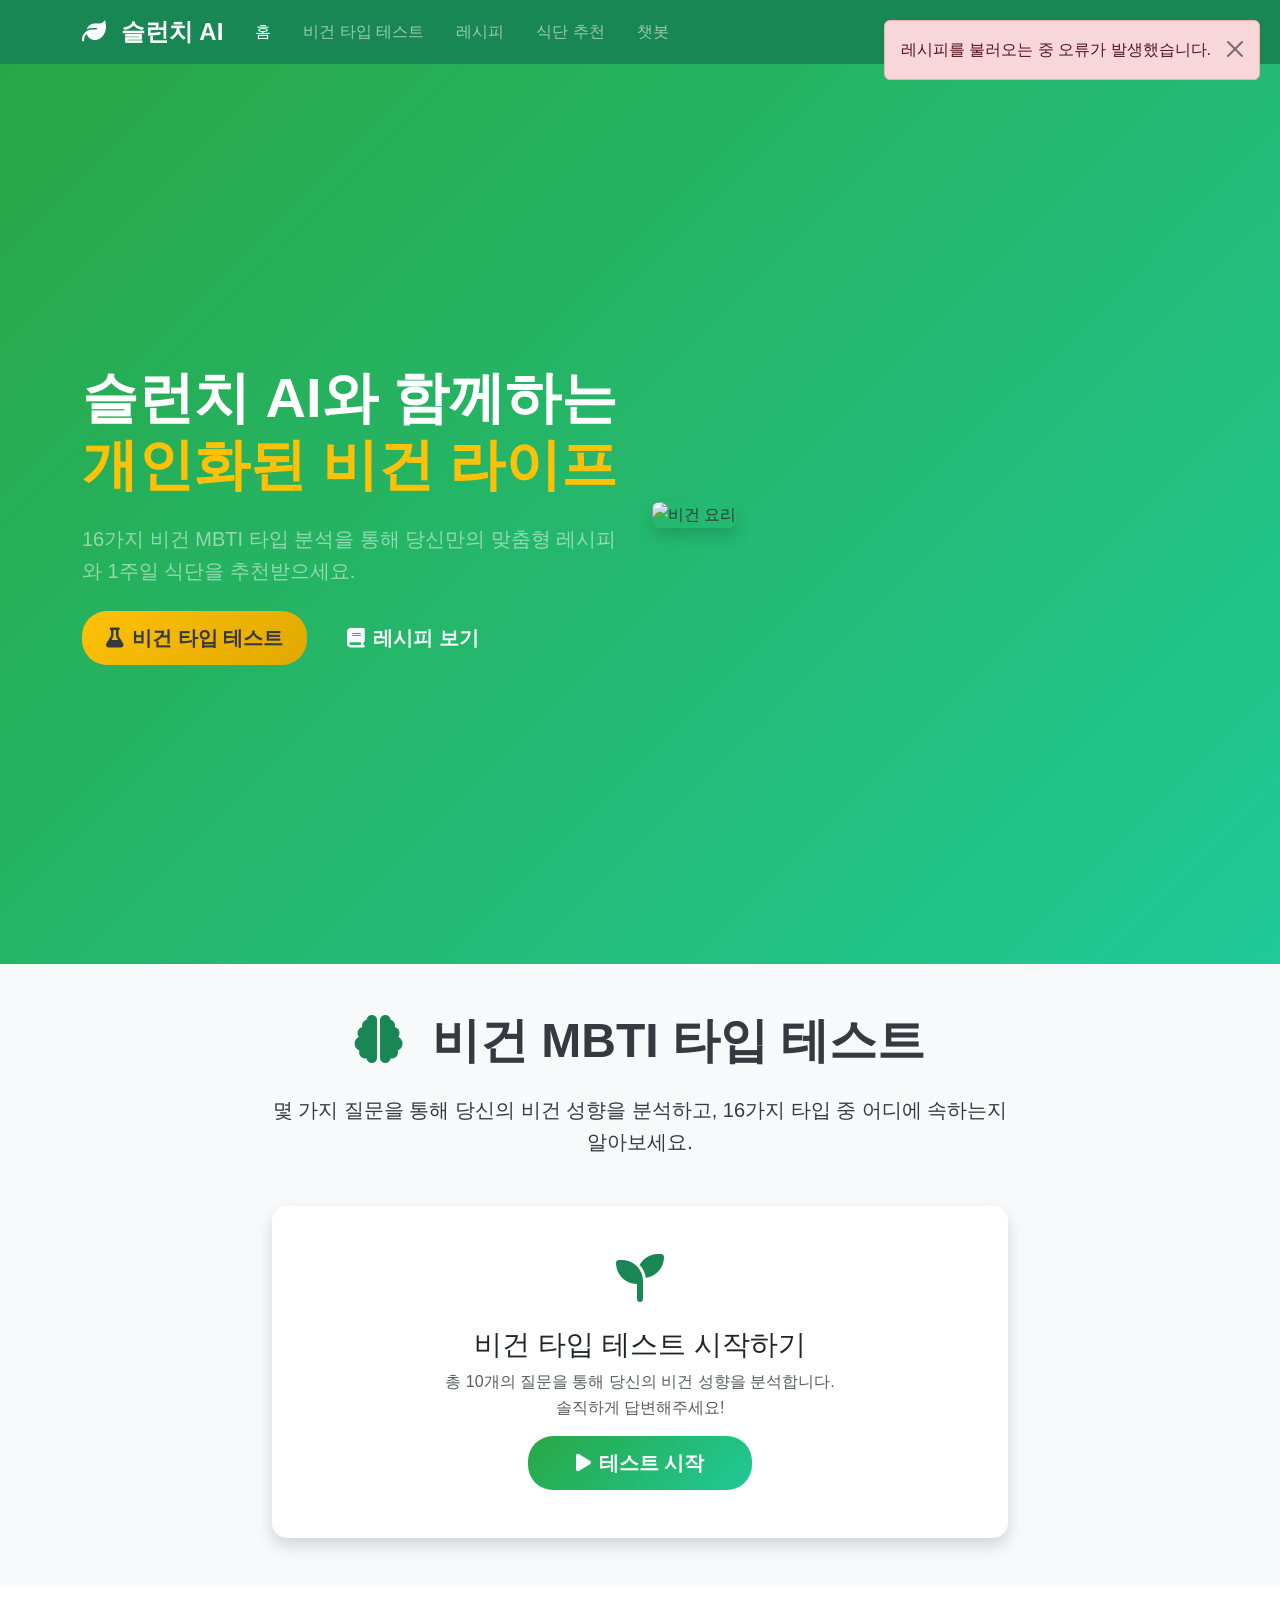
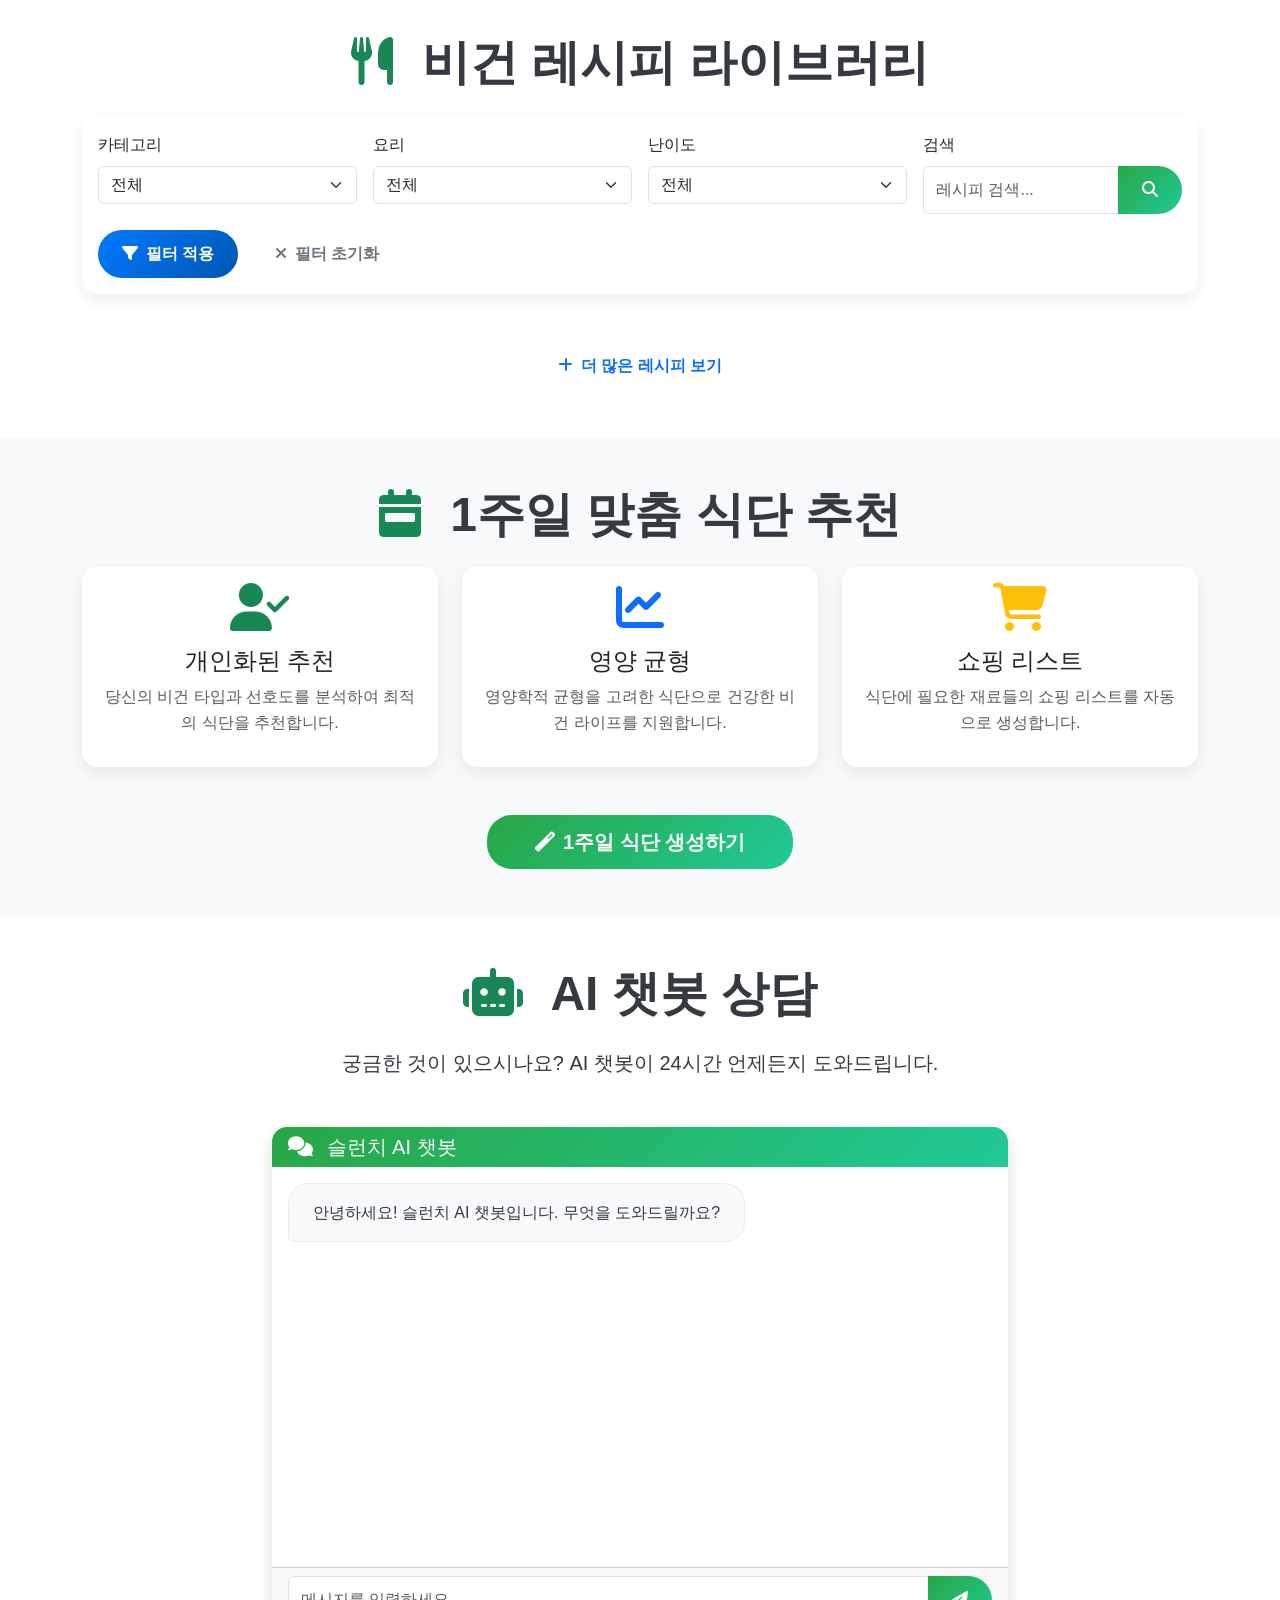
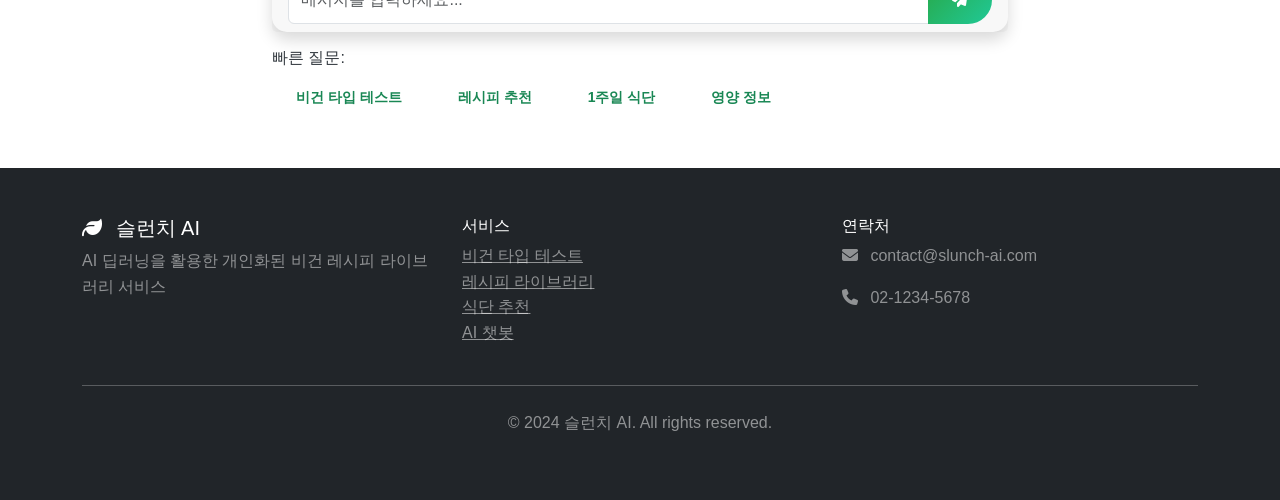
==== index.html @ 5a5ebd74 "Deploy Slunch AI to GitHub Pages" ====
<!DOCTYPE html>
<html lang="ko">
<head>
    <meta charset="UTF-8">
    <meta name="viewport" content="width=device-width, initial-scale=1.0">
    <title>슬런치 AI - 비건 레시피 라이브러리</title>
    <link href="https://cdn.jsdelivr.net/npm/bootstrap@5.3.0/dist/css/bootstrap.min.css" rel="stylesheet">
    <link href="https://cdnjs.cloudflare.com/ajax/libs/font-awesome/6.4.0/css/all.min.css" rel="stylesheet">
    <link href="styles.css" rel="stylesheet">
</head>
<body>
    <!-- 네비게이션 -->
    <nav class="navbar navbar-expand-lg navbar-dark bg-success">
    <div class="container">
            <a class="navbar-brand" href="#">
                <i class="fas fa-leaf me-2"></i>
                슬런치 AI
            </a>
            <button class="navbar-toggler" type="button" data-bs-toggle="collapse" data-bs-target="#navbarNav">
                <span class="navbar-toggler-icon"></span>
            </button>
            <div class="collapse navbar-collapse" id="navbarNav">
                <ul class="navbar-nav me-auto">
                    <li class="nav-item">
                        <a class="nav-link active" href="#home">홈</a>
                    </li>
                    <li class="nav-item">
                        <a class="nav-link" href="#vegan-test">비건 타입 테스트</a>
                    </li>
                    <li class="nav-item">
                        <a class="nav-link" href="#recipes">레시피</a>
                    </li>
                    <li class="nav-item">
                        <a class="nav-link" href="#meal-plan">식단 추천</a>
                    </li>
                    <li class="nav-item">
                        <a class="nav-link" href="#chatbot">챗봇</a>
                    </li>
                </ul>
                <ul class="navbar-nav">
                    <li class="nav-item">
                        <button class="btn btn-outline-light btn-sm" onclick="showLoginModal()">
                            <i class="fas fa-user me-1"></i>로그인
                        </button>
                    </li>
                </ul>
            </div>
        </div>
    </nav>

    <!-- 메인 컨텐츠 -->
    <main>
        <!-- 홈 섹션 -->
        <section id="home" class="hero-section">
            <div class="container">
                <div class="row align-items-center min-vh-100">
                    <div class="col-lg-6">
                        <h1 class="display-4 fw-bold text-white mb-4">
                            슬런치 AI와 함께하는<br>
                            <span class="text-warning">개인화된 비건 라이프</span>
                        </h1>
                        <p class="lead text-white-50 mb-4">
                            16가지 비건 MBTI 타입 분석을 통해 당신만의 맞춤형 레시피와 1주일 식단을 추천받으세요.
                        </p>
                        <div class="d-flex gap-3">
                            <button class="btn btn-warning btn-lg px-4" onclick="scrollToSection('vegan-test')">
                                <i class="fas fa-flask me-2"></i>비건 타입 테스트
                            </button>
                            <button class="btn btn-outline-light btn-lg px-4" onclick="scrollToSection('recipes')">
                                <i class="fas fa-book me-2"></i>레시피 보기
                            </button>
                </div>
                    </div>
                    <div class="col-lg-6">
                        <div class="hero-image">
                            <img src="https://images.unsplash.com/photo-1512621776951-a57141f2eefd?ixlib=rb-4.0.3&ixid=M3wxMjA3fDB8MHxwaG90by1wYWdlfHx8fGVufDB8fHx8fA%3D%3D&auto=format&fit=crop&w=1000&q=80" 
                                 alt="비건 요리" class="img-fluid rounded-3 shadow">
                        </div>
                    </div>
                </div>
            </div>
        </section>

        <!-- 비건 타입 테스트 섹션 -->
        <section id="vegan-test" class="py-5 bg-light">
            <div class="container">
                <div class="row">
                    <div class="col-lg-8 mx-auto text-center">
                        <h2 class="display-5 fw-bold mb-4">
                            <i class="fas fa-brain text-success me-3"></i>
                            비건 MBTI 타입 테스트
                        </h2>
                        <p class="lead mb-5">
                            몇 가지 질문을 통해 당신의 비건 성향을 분석하고, 
                            16가지 타입 중 어디에 속하는지 알아보세요.
                        </p>
                        
                        <div id="vegan-test-container" class="card shadow">
                            <div class="card-body p-5">
                                <div id="test-intro" class="text-center">
                                    <div class="mb-4">
                                        <i class="fas fa-seedling fa-3x text-success"></i>
                                    </div>
                                    <h3>비건 타입 테스트 시작하기</h3>
                                    <p class="text-muted">
                                        총 10개의 질문을 통해 당신의 비건 성향을 분석합니다.<br>
                                        솔직하게 답변해주세요!
                                    </p>
                                    <button class="btn btn-success btn-lg px-5" onclick="startVeganTest()">
                                        <i class="fas fa-play me-2"></i>테스트 시작
                                    </button>
            </div>

                                <div id="test-questions" class="d-none">
                                    <div class="progress mb-4">
                                        <div class="progress-bar bg-success" id="test-progress" style="width: 0%"></div>
                                    </div>
                                    <div id="question-container"></div>
                                </div>
                                
                                <div id="test-result" class="d-none text-center">
                                    <div class="mb-4">
                                        <i class="fas fa-award fa-3x text-warning"></i>
                                    </div>
                                    <h3 id="result-title"></h3>
                                    <p id="result-description" class="lead"></p>
                                    <div id="result-details" class="mt-4"></div>
                                    <div class="mt-4">
                                        <button class="btn btn-primary me-2" onclick="generateMealPlan()">
                                            <i class="fas fa-calendar-week me-2"></i>1주일 식단 추천받기
                                        </button>
                                        <button class="btn btn-success" onclick="viewRecipes()">
                                            <i class="fas fa-book me-2"></i>맞춤 레시피 보기
                                        </button>
                                    </div>
                                </div>
                            </div>
                        </div>
                    </div>
                </div>
            </div>
        </section>

        <!-- 레시피 섹션 -->
        <section id="recipes" class="py-5">
            <div class="container">
                <div class="row">
                    <div class="col-lg-12">
                        <h2 class="display-5 fw-bold mb-4 text-center">
                            <i class="fas fa-utensils text-success me-3"></i>
                            비건 레시피 라이브러리
                        </h2>
                        
                        <!-- 레시피 필터 -->
                        <div class="card mb-4">
                            <div class="card-body">
                                <div class="row g-3">
                                    <div class="col-md-3">
                                        <label class="form-label">카테고리</label>
                                        <select class="form-select" id="category-filter">
                                            <option value="">전체</option>
                                            <option value="아침">아침</option>
                                            <option value="점심">점심</option>
                                            <option value="저녁">저녁</option>
                                            <option value="간식">간식</option>
                                            <option value="디저트">디저트</option>
                                        </select>
                                    </div>
                                    <div class="col-md-3">
                                        <label class="form-label">요리</label>
                                        <select class="form-select" id="cuisine-filter">
                                            <option value="">전체</option>
                                            <option value="한식">한식</option>
                                            <option value="중식">중식</option>
                                            <option value="일식">일식</option>
                                            <option value="양식">양식</option>
                                            <option value="퓨전">퓨전</option>
                                        </select>
                                    </div>
                                    <div class="col-md-3">
                                        <label class="form-label">난이도</label>
                                        <select class="form-select" id="difficulty-filter">
                                            <option value="">전체</option>
                                            <option value="1">매우 쉬움</option>
                                            <option value="2">쉬움</option>
                                            <option value="3">보통</option>
                                            <option value="4">어려움</option>
                                            <option value="5">매우 어려움</option>
                                        </select>
                                    </div>
                                    <div class="col-md-3">
                                        <label class="form-label">검색</label>
                                        <div class="input-group">
                                            <input type="text" class="form-control" id="search-input" placeholder="레시피 검색...">
                                            <button class="btn btn-success" onclick="searchRecipes()">
                                                <i class="fas fa-search"></i>
                                            </button>
                                        </div>
                                    </div>
                                </div>
                                <div class="row mt-3">
                                    <div class="col-12">
                                        <button class="btn btn-primary" onclick="applyFilters()">
                                            <i class="fas fa-filter me-2"></i>필터 적용
                                        </button>
                                        <button class="btn btn-outline-secondary ms-2" onclick="clearFilters()">
                                            <i class="fas fa-times me-2"></i>필터 초기화
                        </button>
                    </div>
                </div>
            </div>
        </div>

                        <!-- 레시피 목록 -->
                        <div id="recipes-container">
                            <div class="row" id="recipes-grid">
                                <!-- 레시피 카드들이 여기에 동적으로 생성됩니다 -->
                            </div>
                            <div class="text-center mt-4">
                                <button class="btn btn-outline-primary" id="load-more-btn" onclick="loadMoreRecipes()">
                                    <i class="fas fa-plus me-2"></i>더 많은 레시피 보기
                                </button>
                            </div>
                        </div>
            </div>
        </div>
            </div>
        </section>

        <!-- 식단 추천 섹션 -->
        <section id="meal-plan" class="py-5 bg-light">
            <div class="container">
                <div class="row">
                    <div class="col-lg-12">
                        <h2 class="display-5 fw-bold mb-4 text-center">
                            <i class="fas fa-calendar-week text-success me-3"></i>
                            1주일 맞춤 식단 추천
                        </h2>
                        
                        <div class="row">
                            <div class="col-lg-4">
                                <div class="card h-100">
                                    <div class="card-body text-center">
                                        <i class="fas fa-user-check fa-3x text-success mb-3"></i>
                                        <h4>개인화된 추천</h4>
                                        <p class="text-muted">
                                            당신의 비건 타입과 선호도를 분석하여 
                                            최적의 식단을 추천합니다.
                                        </p>
                                    </div>
                                </div>
                            </div>
                            <div class="col-lg-4">
                                <div class="card h-100">
                                    <div class="card-body text-center">
                                        <i class="fas fa-chart-line fa-3x text-primary mb-3"></i>
                                        <h4>영양 균형</h4>
                                        <p class="text-muted">
                                            영양학적 균형을 고려한 식단으로 
                                            건강한 비건 라이프를 지원합니다.
                                        </p>
                                    </div>
                                </div>
                            </div>
                            <div class="col-lg-4">
                                <div class="card h-100">
                                    <div class="card-body text-center">
                                        <i class="fas fa-shopping-cart fa-3x text-warning mb-3"></i>
                                        <h4>쇼핑 리스트</h4>
                                        <p class="text-muted">
                                            식단에 필요한 재료들의 
                                            쇼핑 리스트를 자동으로 생성합니다.
                                        </p>
                                    </div>
            </div>
        </div>
    </div>

                        <div class="text-center mt-5">
                            <button class="btn btn-success btn-lg px-5" onclick="generateMealPlan()">
                                <i class="fas fa-magic me-2"></i>1주일 식단 생성하기
                            </button>
                        </div>
                        
                        <!-- 식단 결과 -->
                        <div id="meal-plan-result" class="mt-5 d-none">
                            <div class="card">
                                <div class="card-header">
                                    <h4 class="mb-0">
                                        <i class="fas fa-calendar-alt me-2"></i>
                                        당신의 1주일 식단
                                    </h4>
                                </div>
                                <div class="card-body">
                                    <div id="meal-plan-content"></div>
                                </div>
                            </div>
                        </div>
                    </div>
                </div>
                </div>
        </section>

        <!-- 챗봇 섹션 -->
        <section id="chatbot" class="py-5">
            <div class="container">
                <div class="row">
                    <div class="col-lg-8 mx-auto">
                        <h2 class="display-5 fw-bold mb-4 text-center">
                            <i class="fas fa-robot text-success me-3"></i>
                            AI 챗봇 상담
                        </h2>
                        <p class="lead text-center mb-5">
                            궁금한 것이 있으시나요? AI 챗봇이 24시간 언제든지 도와드립니다.
                        </p>
                        
                        <div class="card shadow">
                            <div class="card-header bg-success text-white">
                                <h5 class="mb-0">
                                    <i class="fas fa-comments me-2"></i>
                                    슬런치 AI 챗봇
                                </h5>
                            </div>
                            <div class="card-body" style="height: 400px; overflow-y: auto;" id="chat-container">
                                <div class="chat-message bot-message">
                                    <div class="message-content">
                                        안녕하세요! 슬런치 AI 챗봇입니다. 무엇을 도와드릴까요?
                                    </div>
                                </div>
                            </div>
                            <div class="card-footer">
                                <div class="input-group">
                                    <input type="text" class="form-control" id="chat-input" 
                                           placeholder="메시지를 입력하세요..." 
                                           onkeypress="handleChatKeyPress(event)">
                                    <button class="btn btn-success" onclick="sendChatMessage()">
                                        <i class="fas fa-paper-plane"></i>
                                    </button>
                                </div>
                            </div>
                        </div>
                        
                        <!-- 빠른 질문 버튼들 -->
                        <div class="mt-3">
                            <h6>빠른 질문:</h6>
                            <div class="d-flex flex-wrap gap-2">
                                <button class="btn btn-outline-success btn-sm" onclick="sendQuickMessage('비건 타입 테스트 해주세요')">
                                    비건 타입 테스트
                                </button>
                                <button class="btn btn-outline-success btn-sm" onclick="sendQuickMessage('레시피 추천해주세요')">
                                    레시피 추천
                                </button>
                                <button class="btn btn-outline-success btn-sm" onclick="sendQuickMessage('1주일 식단 만들어주세요')">
                                    1주일 식단
                                </button>
                                <button class="btn btn-outline-success btn-sm" onclick="sendQuickMessage('비건 단백질에 대해 알려주세요')">
                                    영양 정보
                                </button>
                            </div>
                        </div>
                    </div>
                </div>
            </div>
        </section>
    </main>

    <!-- 푸터 -->
    <footer class="bg-dark text-white py-5">
        <div class="container">
            <div class="row">
                <div class="col-lg-4">
                    <h5>
                        <i class="fas fa-leaf me-2"></i>
                        슬런치 AI
                    </h5>
                    <p class="text-white-50">
                        AI 딥러닝을 활용한 개인화된 비건 레시피 라이브러리 서비스
                    </p>
                </div>
                <div class="col-lg-4">
                    <h6>서비스</h6>
                    <ul class="list-unstyled">
                        <li><a href="#vegan-test" class="text-white-50">비건 타입 테스트</a></li>
                        <li><a href="#recipes" class="text-white-50">레시피 라이브러리</a></li>
                        <li><a href="#meal-plan" class="text-white-50">식단 추천</a></li>
                        <li><a href="#chatbot" class="text-white-50">AI 챗봇</a></li>
                    </ul>
                </div>
                <div class="col-lg-4">
                    <h6>연락처</h6>
                    <p class="text-white-50">
                        <i class="fas fa-envelope me-2"></i>
                        contact@slunch-ai.com
                    </p>
                    <p class="text-white-50">
                        <i class="fas fa-phone me-2"></i>
                        02-1234-5678
                    </p>
                </div>
            </div>
            <hr class="my-4">
            <div class="text-center text-white-50">
                <p>&copy; 2024 슬런치 AI. All rights reserved.</p>
            </div>
        </div>
    </footer>

    <!-- 로그인 모달 -->
    <div class="modal fade" id="loginModal" tabindex="-1">
        <div class="modal-dialog">
            <div class="modal-content">
                <div class="modal-header">
                    <h5 class="modal-title">로그인</h5>
                    <button type="button" class="btn-close" data-bs-dismiss="modal"></button>
                </div>
                <div class="modal-body">
                    <form id="loginForm">
                        <div class="mb-3">
                            <label class="form-label">이메일</label>
                            <input type="email" class="form-control" id="login-email" required>
                        </div>
                        <div class="mb-3">
                            <label class="form-label">비밀번호</label>
                            <input type="password" class="form-control" id="login-password" required>
                        </div>
                        <div class="mb-3 form-check">
                            <input type="checkbox" class="form-check-input" id="remember-me">
                            <label class="form-check-label" for="remember-me">로그인 상태 유지</label>
                        </div>
                    </form>
                </div>
                <div class="modal-footer">
                    <button type="button" class="btn btn-secondary" data-bs-dismiss="modal">취소</button>
                    <button type="button" class="btn btn-success" onclick="login()">로그인</button>
                </div>
            </div>
        </div>
    </div>

    <!-- 레시피 상세 모달 -->
    <div class="modal fade" id="recipeModal" tabindex="-1">
        <div class="modal-dialog modal-lg">
            <div class="modal-content">
                <div class="modal-header">
                    <h5 class="modal-title" id="recipe-modal-title">레시피 상세</h5>
                    <button type="button" class="btn-close" data-bs-dismiss="modal"></button>
                </div>
                <div class="modal-body" id="recipe-modal-body">
                    <!-- 레시피 상세 내용이 여기에 동적으로 생성됩니다 -->
                </div>
                <div class="modal-footer">
                    <button type="button" class="btn btn-secondary" data-bs-dismiss="modal">닫기</button>
                    <button type="button" class="btn btn-success" onclick="addToFavorites()">
                        <i class="fas fa-heart me-2"></i>즐겨찾기 추가
                    </button>
                </div>
            </div>
                        </div>
                    </div>

    <!-- 스크립트 -->
    <script src="https://cdn.jsdelivr.net/npm/bootstrap@5.3.0/dist/js/bootstrap.bundle.min.js"></script>
    <script src="script.js"></script>
</body>
</html>
---- styles.css ----
/* 기본 스타일 */
:root {
  --primary-color: #28a745;
  --secondary-color: #ffc107;
  --dark-color: #343a40;
  --light-color: #f8f9fa;
  --success-color: #28a745;
  --warning-color: #ffc107;
  --danger-color: #dc3545;
  --info-color: #17a2b8;
}

body {
  font-family: 'Segoe UI', Tahoma, Geneva, Verdana, sans-serif;
  line-height: 1.6;
  color: var(--dark-color);
}

/* 히어로 섹션 */
.hero-section {
  background: linear-gradient(135deg, var(--primary-color) 0%, #20c997 100%);
  min-height: 100vh;
  display: flex;
  align-items: center;
  position: relative;
  overflow: hidden;
}

.hero-section::before {
  content: '';
  position: absolute;
  top: 0;
  left: 0;
  right: 0;
  bottom: 0;
  background: url('data:image/svg+xml,<svg xmlns="http://www.w3.org/2000/svg" viewBox="0 0 100 100"><defs><pattern id="grain" width="100" height="100" patternUnits="userSpaceOnUse"><circle cx="50" cy="50" r="1" fill="rgba(255,255,255,0.1)"/></pattern></defs><rect width="100" height="100" fill="url(%23grain)"/></svg>');
  opacity: 0.1;
}

.hero-image img {
  border-radius: 20px;
  box-shadow: 0 20px 40px rgba(0,0,0,0.2);
  transition: transform 0.3s ease;
}

.hero-image img:hover {
  transform: scale(1.05);
}

/* 네비게이션 */
.navbar {
  transition: all 0.3s ease;
  box-shadow: 0 2px 10px rgba(0,0,0,0.1);
}

.navbar-brand {
  font-weight: 700;
  font-size: 1.5rem;
}

.navbar-nav .nav-link {
  font-weight: 500;
  margin: 0 0.5rem;
  transition: color 0.3s ease;
}

.navbar-nav .nav-link:hover {
  color: var(--warning-color) !important;
}

/* 카드 스타일 */
.card {
  border: none;
  border-radius: 15px;
  box-shadow: 0 5px 15px rgba(0,0,0,0.08);
  transition: all 0.3s ease;
}

.card:hover {
  transform: translateY(-5px);
  box-shadow: 0 15px 30px rgba(0,0,0,0.15);
}

.card-header {
  background: linear-gradient(135deg, var(--primary-color), #20c997);
  border-radius: 15px 15px 0 0 !important;
  border: none;
}

/* 버튼 스타일 */
.btn {
  border-radius: 25px;
  font-weight: 600;
  padding: 0.75rem 1.5rem;
  transition: all 0.3s ease;
  border: none;
}

.btn-primary {
  background: linear-gradient(135deg, #007bff, #0056b3);
}

.btn-success {
  background: linear-gradient(135deg, var(--primary-color), #20c997);
}

.btn-warning {
  background: linear-gradient(135deg, var(--warning-color), #e0a800);
  color: var(--dark-color);
}

.btn:hover {
  transform: translateY(-2px);
  box-shadow: 0 5px 15px rgba(0,0,0,0.2);
}

/* 레시피 카드 */
.recipe-card {
  border-radius: 15px;
  overflow: hidden;
  transition: all 0.3s ease;
  height: 100%;
}

.recipe-card:hover {
  transform: translateY(-10px);
  box-shadow: 0 20px 40px rgba(0,0,0,0.15);
}

.recipe-card img {
  height: 200px;
  object-fit: cover;
  transition: transform 0.3s ease;
}

.recipe-card:hover img {
  transform: scale(1.1);
}

.recipe-card .card-body {
  padding: 1.5rem;
}

.recipe-title {
  font-size: 1.25rem;
  font-weight: 600;
  margin-bottom: 0.5rem;
  color: var(--dark-color);
}

.recipe-description {
  color: #6c757d;
  font-size: 0.9rem;
  margin-bottom: 1rem;
  display: -webkit-box;
  -webkit-line-clamp: 2;
  -webkit-box-orient: vertical;
  overflow: hidden;
}

.recipe-meta {
  display: flex;
  justify-content: space-between;
  align-items: center;
  margin-bottom: 1rem;
}

.recipe-rating {
  display: flex;
  align-items: center;
  gap: 0.25rem;
}

.stars {
  color: var(--warning-color);
}

.recipe-difficulty {
  display: flex;
  align-items: center;
  gap: 0.25rem;
}

.difficulty-stars {
  color: #6c757d;
}

.difficulty-stars.filled {
  color: var(--primary-color);
}

.recipe-tags {
  display: flex;
  flex-wrap: wrap;
  gap: 0.5rem;
  margin-bottom: 1rem;
}

.tag {
  background: var(--light-color);
  color: var(--dark-color);
  padding: 0.25rem 0.75rem;
  border-radius: 15px;
  font-size: 0.8rem;
  font-weight: 500;
}

.tag.primary {
  background: var(--primary-color);
  color: white;
}

/* 비건 타입 테스트 */
.test-question {
  background: white;
  border-radius: 15px;
  padding: 2rem;
  margin-bottom: 1rem;
  box-shadow: 0 5px 15px rgba(0,0,0,0.1);
}

.question-title {
  font-size: 1.5rem;
  font-weight: 600;
  margin-bottom: 1rem;
  color: var(--dark-color);
}

.question-options {
  display: grid;
  gap: 1rem;
}

.option-button {
  background: white;
  border: 2px solid #e9ecef;
  border-radius: 10px;
  padding: 1rem;
  text-align: left;
  transition: all 0.3s ease;
  cursor: pointer;
}

.option-button:hover {
  border-color: var(--primary-color);
  background: #f8f9fa;
}

.option-button.selected {
  border-color: var(--primary-color);
  background: rgba(40, 167, 69, 0.1);
}

/* 진행률 표시 */
.progress {
  height: 8px;
  border-radius: 10px;
  background: #e9ecef;
}

.progress-bar {
  border-radius: 10px;
  transition: width 0.3s ease;
}

/* 테스트 결과 */
.test-result {
  background: linear-gradient(135deg, var(--primary-color), #20c997);
  color: white;
  border-radius: 20px;
  padding: 2rem;
  text-align: center;
}

.result-type {
  font-size: 2rem;
  font-weight: 700;
  margin-bottom: 1rem;
}

.result-description {
  font-size: 1.1rem;
  margin-bottom: 2rem;
  opacity: 0.9;
}

.result-details {
  background: rgba(255,255,255,0.1);
  border-radius: 15px;
  padding: 1.5rem;
  margin-top: 2rem;
}

/* 챗봇 스타일 */
.chat-message {
  margin-bottom: 1rem;
  display: flex;
}

.chat-message.user-message {
  justify-content: flex-end;
}

.chat-message.bot-message {
  justify-content: flex-start;
}

.message-content {
  max-width: 70%;
  padding: 1rem 1.5rem;
  border-radius: 20px;
  word-wrap: break-word;
}

.user-message .message-content {
  background: var(--primary-color);
  color: white;
  border-bottom-right-radius: 5px;
}

.bot-message .message-content {
  background: #f8f9fa;
  color: var(--dark-color);
  border: 1px solid #e9ecef;
  border-bottom-left-radius: 5px;
}

/* 식단 계획 */
.meal-day {
  background: white;
  border-radius: 15px;
  padding: 1.5rem;
  margin-bottom: 1rem;
  box-shadow: 0 3px 10px rgba(0,0,0,0.1);
}

.day-header {
  display: flex;
  justify-content: space-between;
  align-items: center;
  margin-bottom: 1rem;
  padding-bottom: 0.5rem;
  border-bottom: 2px solid #e9ecef;
}

.day-name {
  font-size: 1.25rem;
  font-weight: 600;
  color: var(--primary-color);
}

.day-date {
  color: #6c757d;
  font-size: 0.9rem;
}

.meal-item {
  display: flex;
  align-items: center;
  padding: 0.75rem;
  margin-bottom: 0.5rem;
  background: #f8f9fa;
  border-radius: 10px;
  transition: all 0.3s ease;
}

.meal-item:hover {
  background: #e9ecef;
  transform: translateX(5px);
}

.meal-icon {
  width: 40px;
  height: 40px;
  border-radius: 50%;
  display: flex;
  align-items: center;
  justify-content: center;
  margin-right: 1rem;
  font-size: 1.2rem;
}

.meal-icon.breakfast {
  background: linear-gradient(135deg, #ffc107, #ff8f00);
  color: white;
}

.meal-icon.lunch {
  background: linear-gradient(135deg, #17a2b8, #138496);
  color: white;
}

.meal-icon.dinner {
  background: linear-gradient(135deg, #6f42c1, #5a32a3);
  color: white;
}

.meal-info {
  flex: 1;
}

.meal-name {
  font-weight: 600;
  margin-bottom: 0.25rem;
}

.meal-description {
  color: #6c757d;
  font-size: 0.9rem;
}

/* 쇼핑 리스트 */
.shopping-list {
  background: white;
  border-radius: 15px;
  padding: 1.5rem;
  margin-top: 2rem;
}

.shopping-category {
  margin-bottom: 1.5rem;
}

.category-title {
  font-size: 1.1rem;
  font-weight: 600;
  color: var(--primary-color);
  margin-bottom: 0.5rem;
  padding-bottom: 0.25rem;
  border-bottom: 2px solid #e9ecef;
}

.shopping-item {
  display: flex;
  justify-content: space-between;
  align-items: center;
  padding: 0.5rem 0;
  border-bottom: 1px solid #f8f9fa;
}

.shopping-item:last-child {
  border-bottom: none;
}

.item-name {
  font-weight: 500;
}

.item-amount {
  color: #6c757d;
  font-size: 0.9rem;
}

/* 반응형 디자인 */
@media (max-width: 768px) {
  .hero-section {
    text-align: center;
  }
  
  .hero-section h1 {
    font-size: 2.5rem;
  }
  
  .recipe-meta {
    flex-direction: column;
    align-items: flex-start;
    gap: 0.5rem;
  }
  
  .message-content {
    max-width: 85%;
  }
  
  .meal-item {
    flex-direction: column;
    align-items: flex-start;
  }
  
  .meal-icon {
    margin-bottom: 0.5rem;
  }
}

@media (max-width: 576px) {
  .container {
    padding-left: 1rem;
    padding-right: 1rem;
  }
  
  .hero-section h1 {
    font-size: 2rem;
  }
  
  .btn-lg {
    padding: 0.5rem 1rem;
    font-size: 1rem;
  }
  
  .test-question {
    padding: 1rem;
  }
  
  .question-title {
    font-size: 1.25rem;
  }
}

/* 애니메이션 */
@keyframes fadeInUp {
  from {
    opacity: 0;
    transform: translateY(30px);
  }
  to {
    opacity: 1;
    transform: translateY(0);
  }
}

.fade-in-up {
  animation: fadeInUp 0.6s ease-out;
}

@keyframes pulse {
  0% {
    transform: scale(1);
  }
  50% {
    transform: scale(1.05);
  }
  100% {
    transform: scale(1);
  }
}

.pulse {
  animation: pulse 2s infinite;
}

/* 로딩 스피너 */
.loading-spinner {
  display: inline-block;
  width: 20px;
  height: 20px;
  border: 3px solid #f3f3f3;
  border-top: 3px solid var(--primary-color);
  border-radius: 50%;
  animation: spin 1s linear infinite;
}

@keyframes spin {
  0% { transform: rotate(0deg); }
  100% { transform: rotate(360deg); }
}

/* 유틸리티 클래스 */
.text-gradient {
  background: linear-gradient(135deg, var(--primary-color), #20c997);
  -webkit-background-clip: text;
  -webkit-text-fill-color: transparent;
  background-clip: text;
}

.bg-gradient-primary {
  background: linear-gradient(135deg, var(--primary-color), #20c997);
}

.bg-gradient-warning {
  background: linear-gradient(135deg, var(--warning-color), #ff8f00);
}

.shadow-lg {
  box-shadow: 0 10px 30px rgba(0,0,0,0.1) !important;
}

.shadow-xl {
  box-shadow: 0 20px 60px rgba(0,0,0,0.15) !important;
}

/* 다크 모드 지원 */
@media (prefers-color-scheme: dark) {
  :root {
    --dark-color: #f8f9fa;
    --light-color: #343a40;
  }
  
  body {
    background-color: #1a1a1a;
    color: var(--dark-color);
  }
  
  .card {
    background-color: #2d2d2d;
    color: var(--dark-color);
  }
  
  .bg-light {
    background-color: #2d2d2d !important;
  }
}

/* 접근성 개선 */
.sr-only {
  position: absolute;
  width: 1px;
  height: 1px;
  padding: 0;
  margin: -1px;
  overflow: hidden;
  clip: rect(0, 0, 0, 0);
  white-space: nowrap;
  border: 0;
}

/* 포커스 스타일 */
.btn:focus,
.form-control:focus,
.form-select:focus {
  box-shadow: 0 0 0 0.2rem rgba(40, 167, 69, 0.25);
  border-color: var(--primary-color);
}

/* 스크롤바 스타일 */
::-webkit-scrollbar {
  width: 8px;
}

::-webkit-scrollbar-track {
  background: #f1f1f1;
  border-radius: 10px;
}

::-webkit-scrollbar-thumb {
  background: var(--primary-color);
  border-radius: 10px;
}

::-webkit-scrollbar-thumb:hover {
  background: #20c997;
}
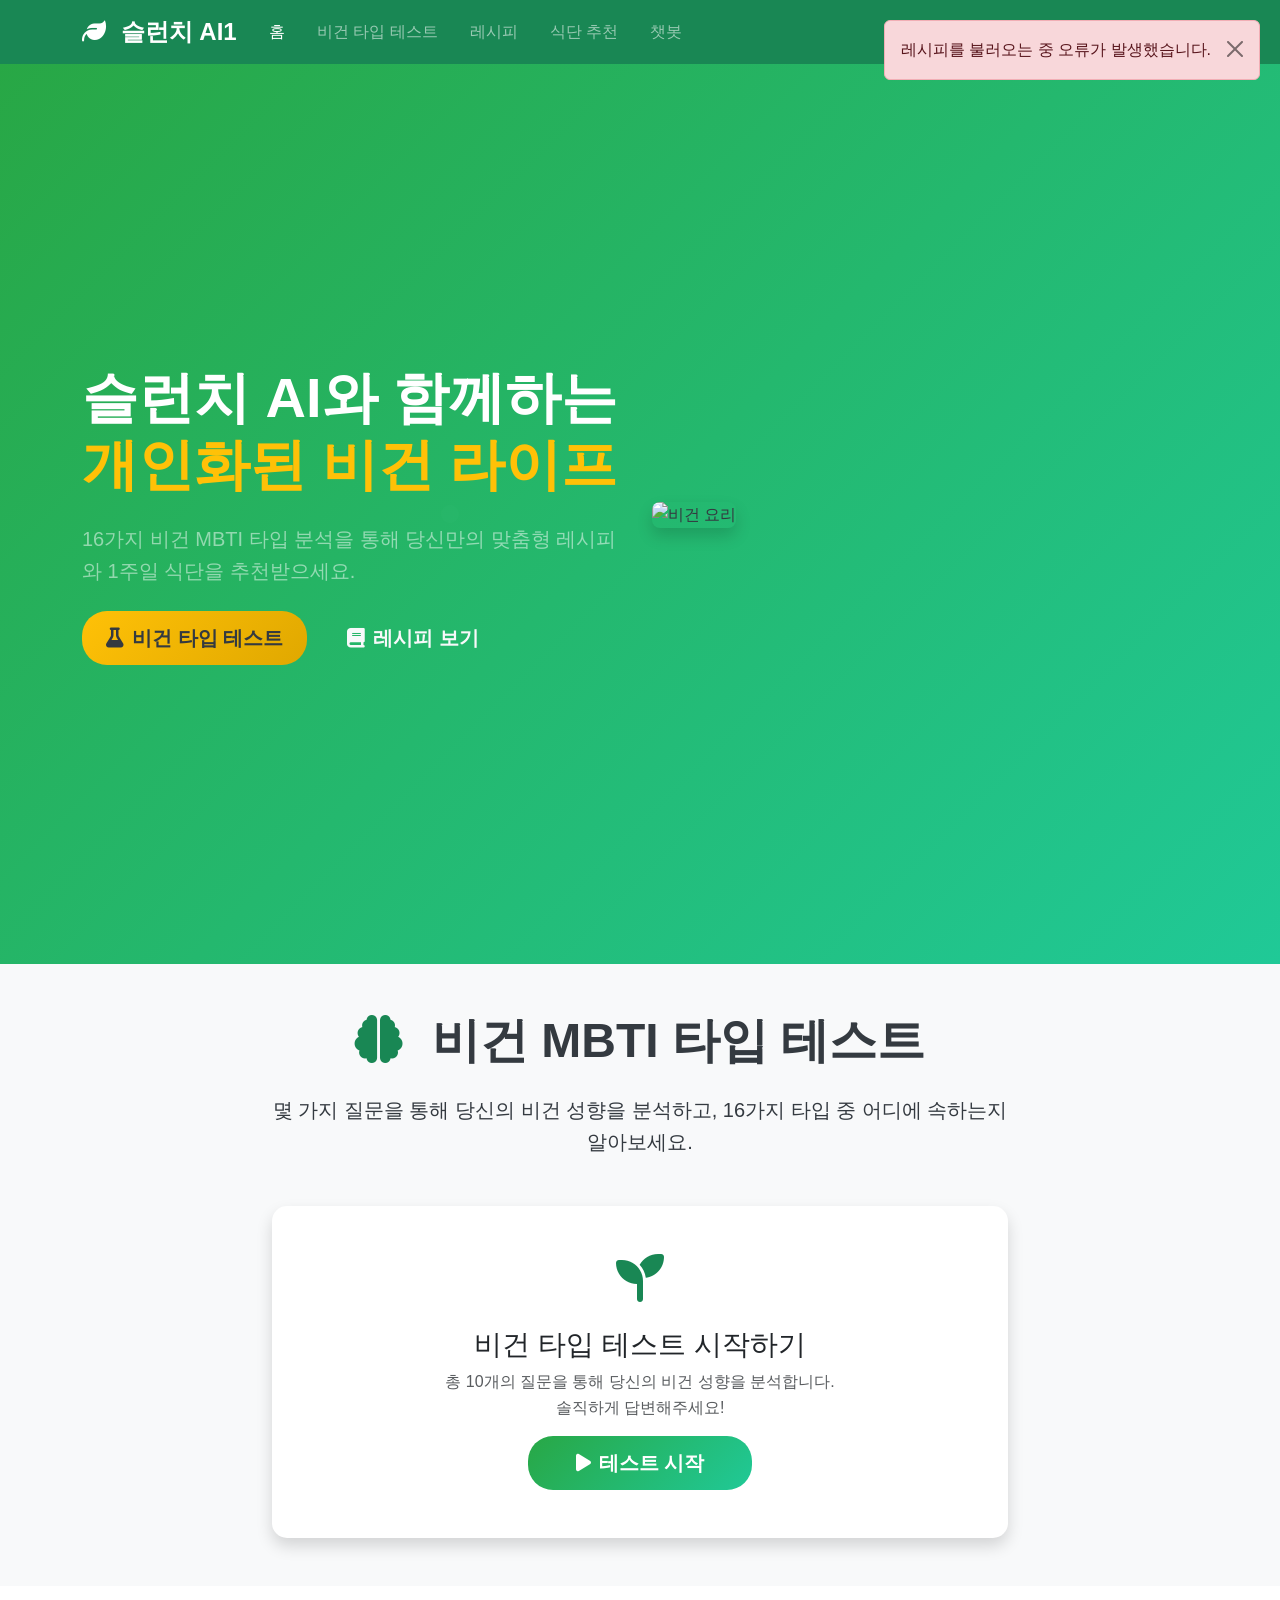
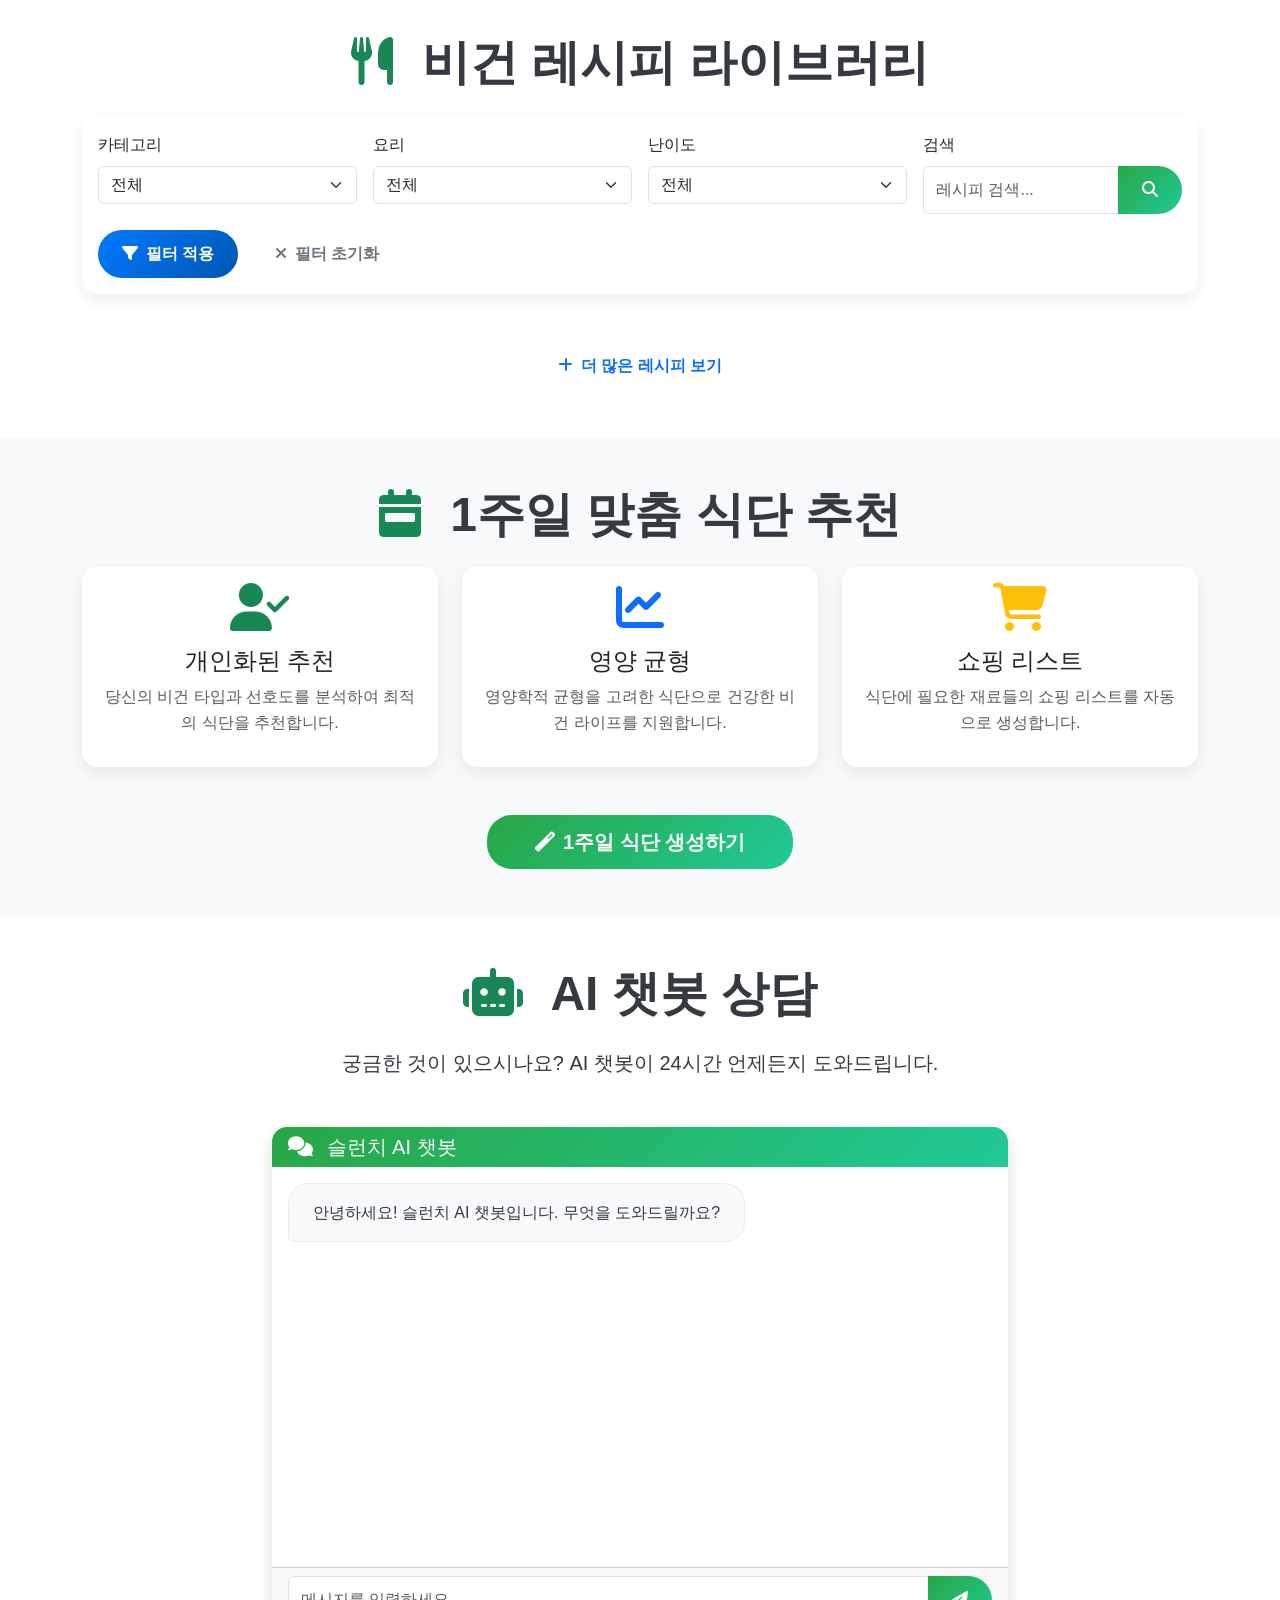
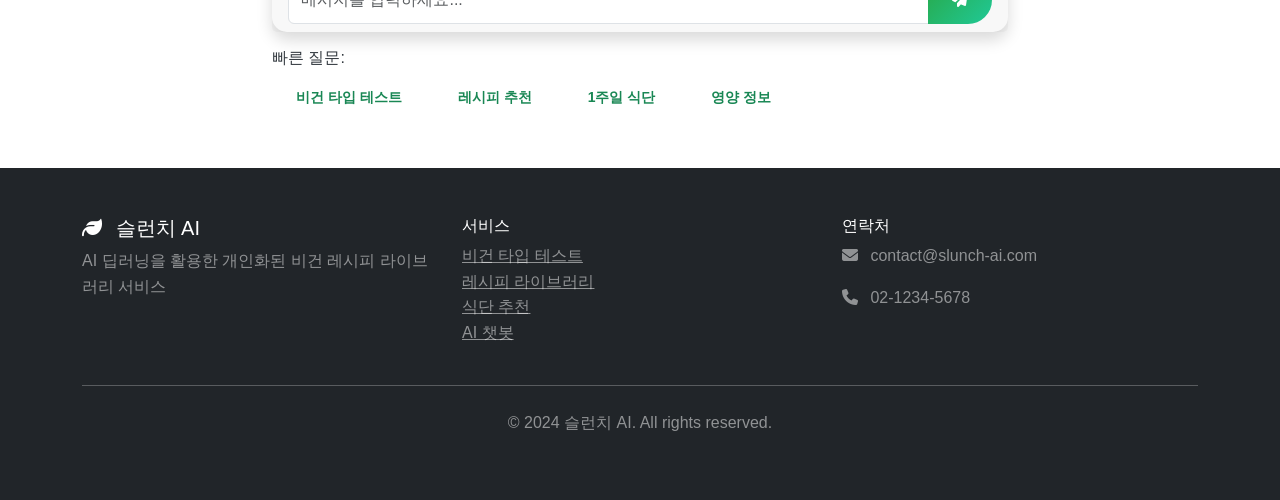
==== commit 075a6e66: "업데이트: 2025년 10월 31일 20시 55분" ====
--- a/index.html
+++ b/index.html
@@ -14,7 +14,7 @@
     <div class="container">
             <a class="navbar-brand" href="#">
                 <i class="fas fa-leaf me-2"></i>
-                슬런치 AI
+                슬런치 AI1
             </a>
             <button class="navbar-toggler" type="button" data-bs-toggle="collapse" data-bs-target="#navbarNav">
                 <span class="navbar-toggler-icon"></span>
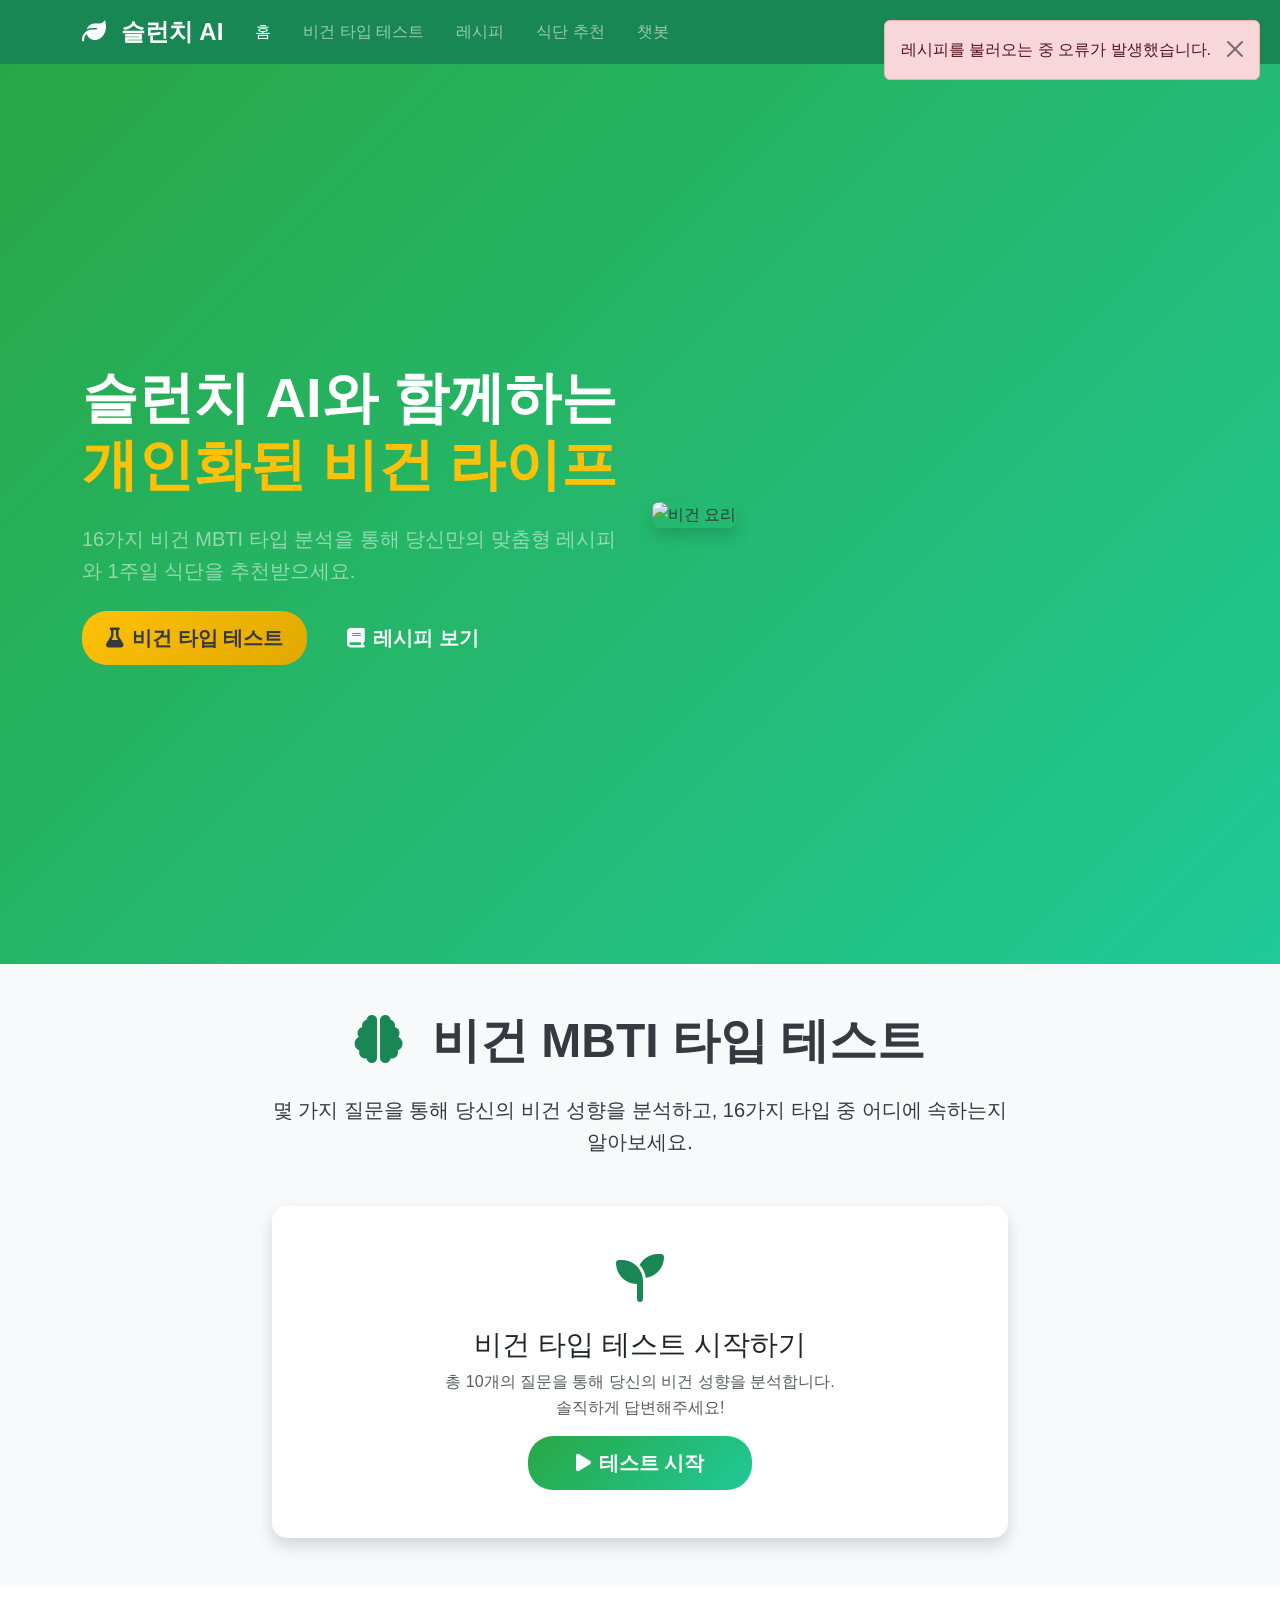
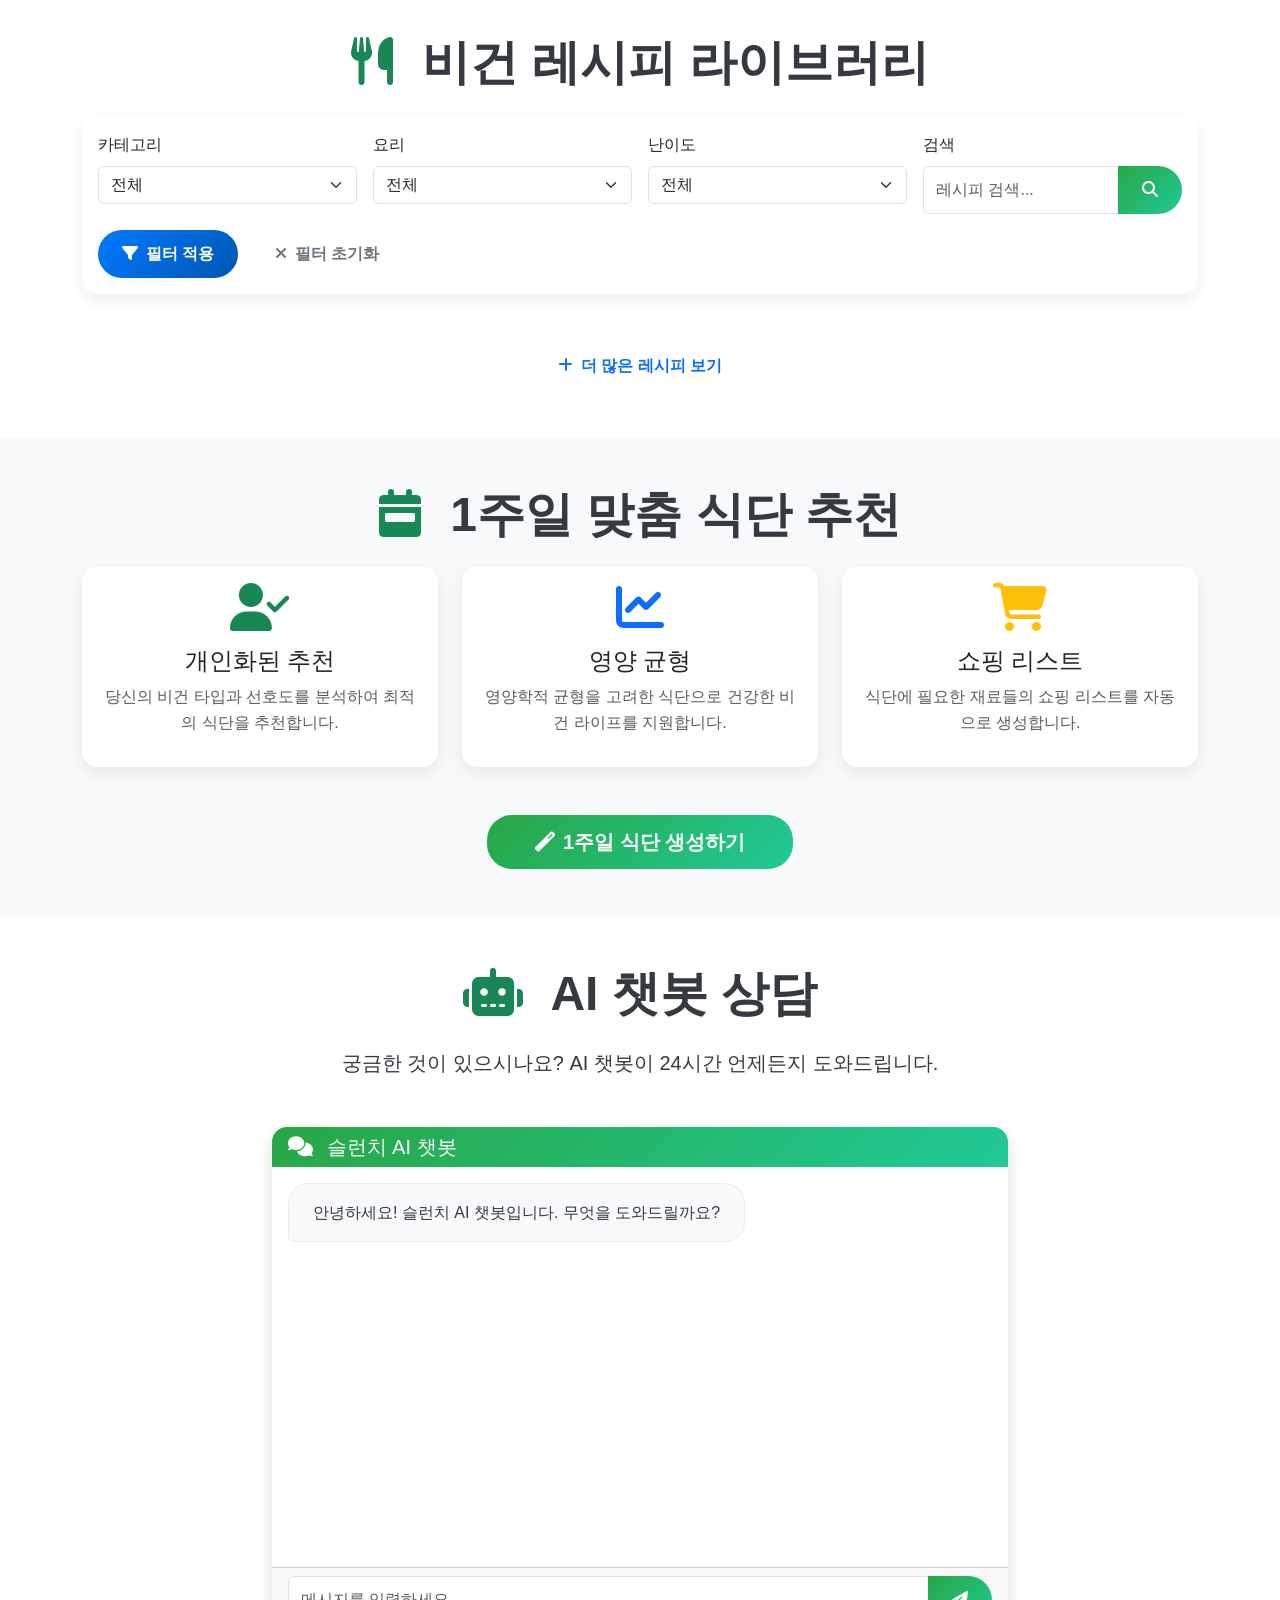
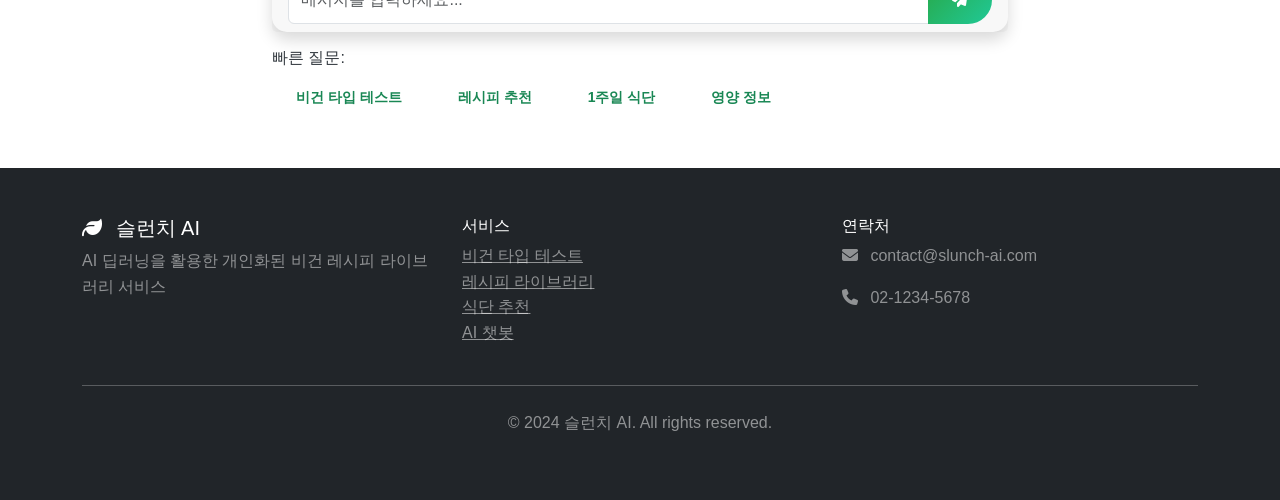
==== commit 83edd80a: "업데이트: 2025년 10월 31일 20시 58분" ====
--- a/index.html
+++ b/index.html
@@ -14,7 +14,7 @@
     <div class="container">
             <a class="navbar-brand" href="#">
                 <i class="fas fa-leaf me-2"></i>
-                슬런치 AI1
+                슬런치 AI
             </a>
             <button class="navbar-toggler" type="button" data-bs-toggle="collapse" data-bs-target="#navbarNav">
                 <span class="navbar-toggler-icon"></span>
